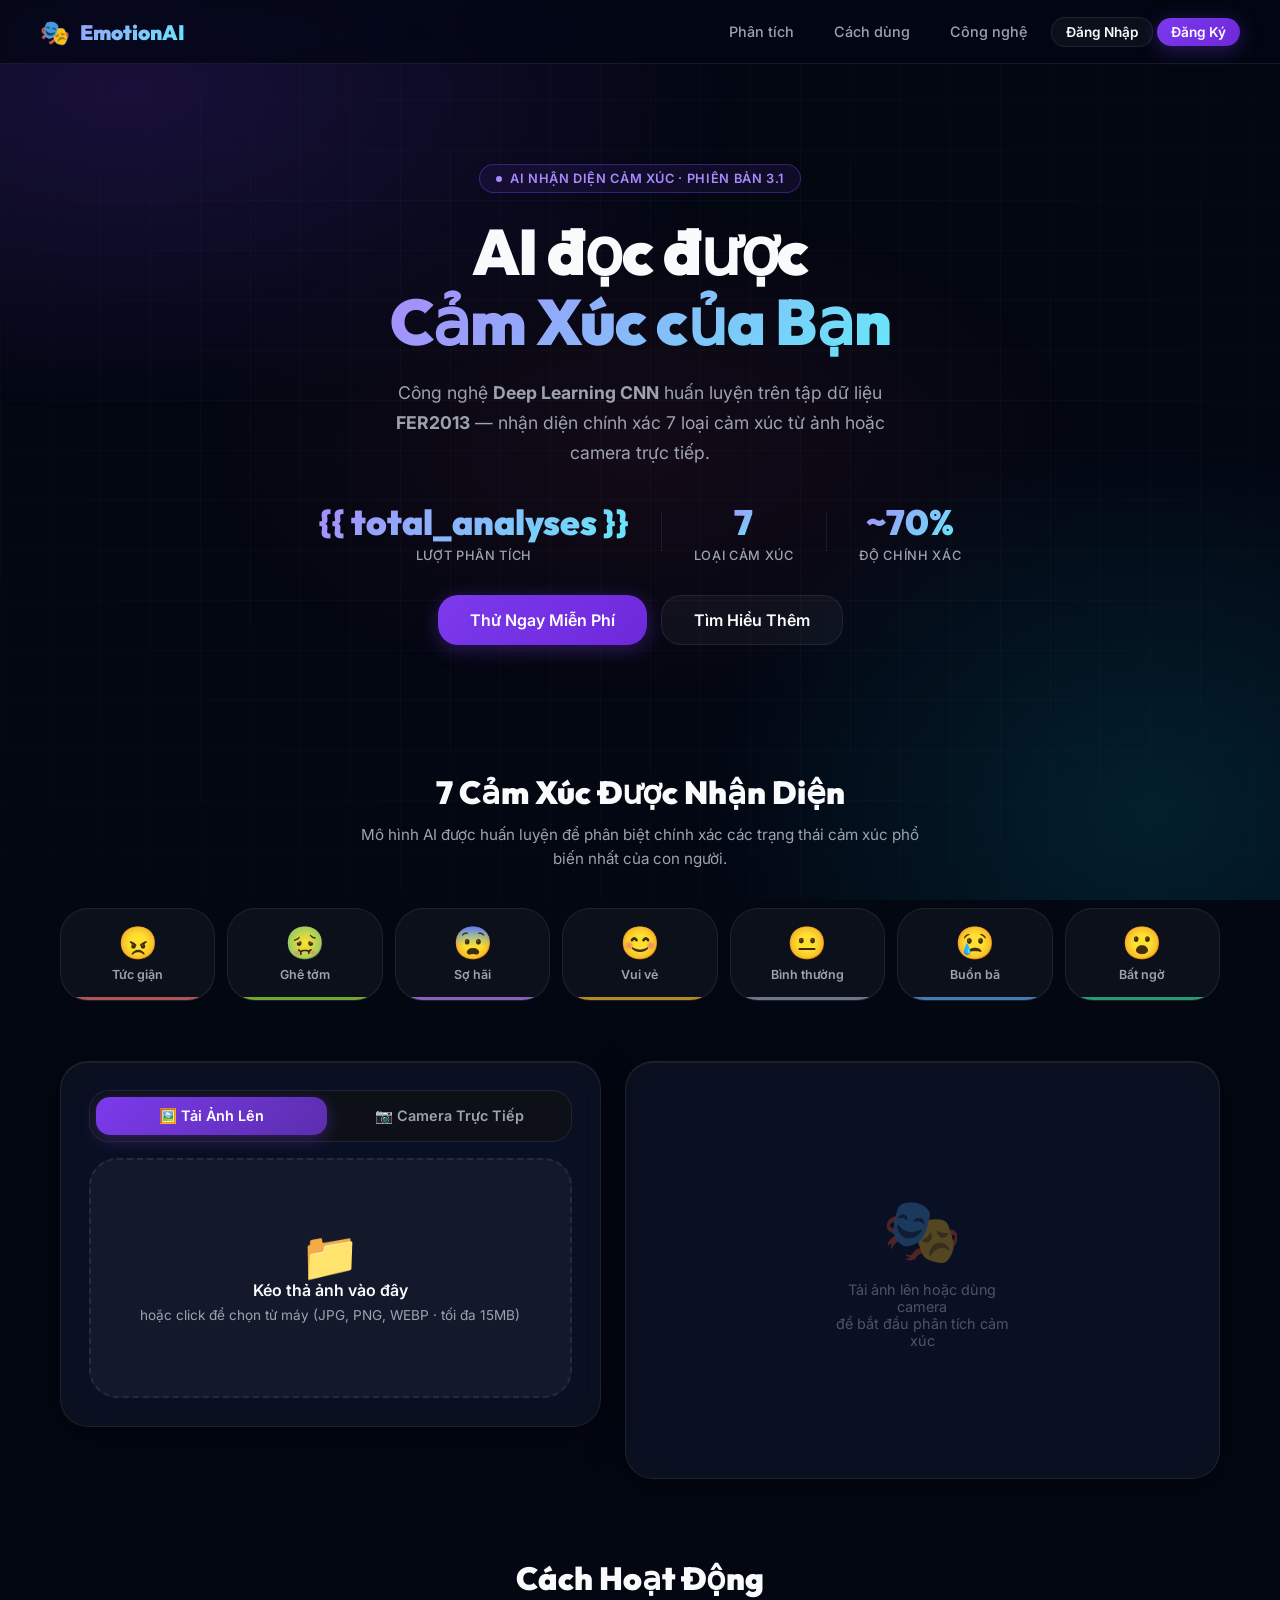
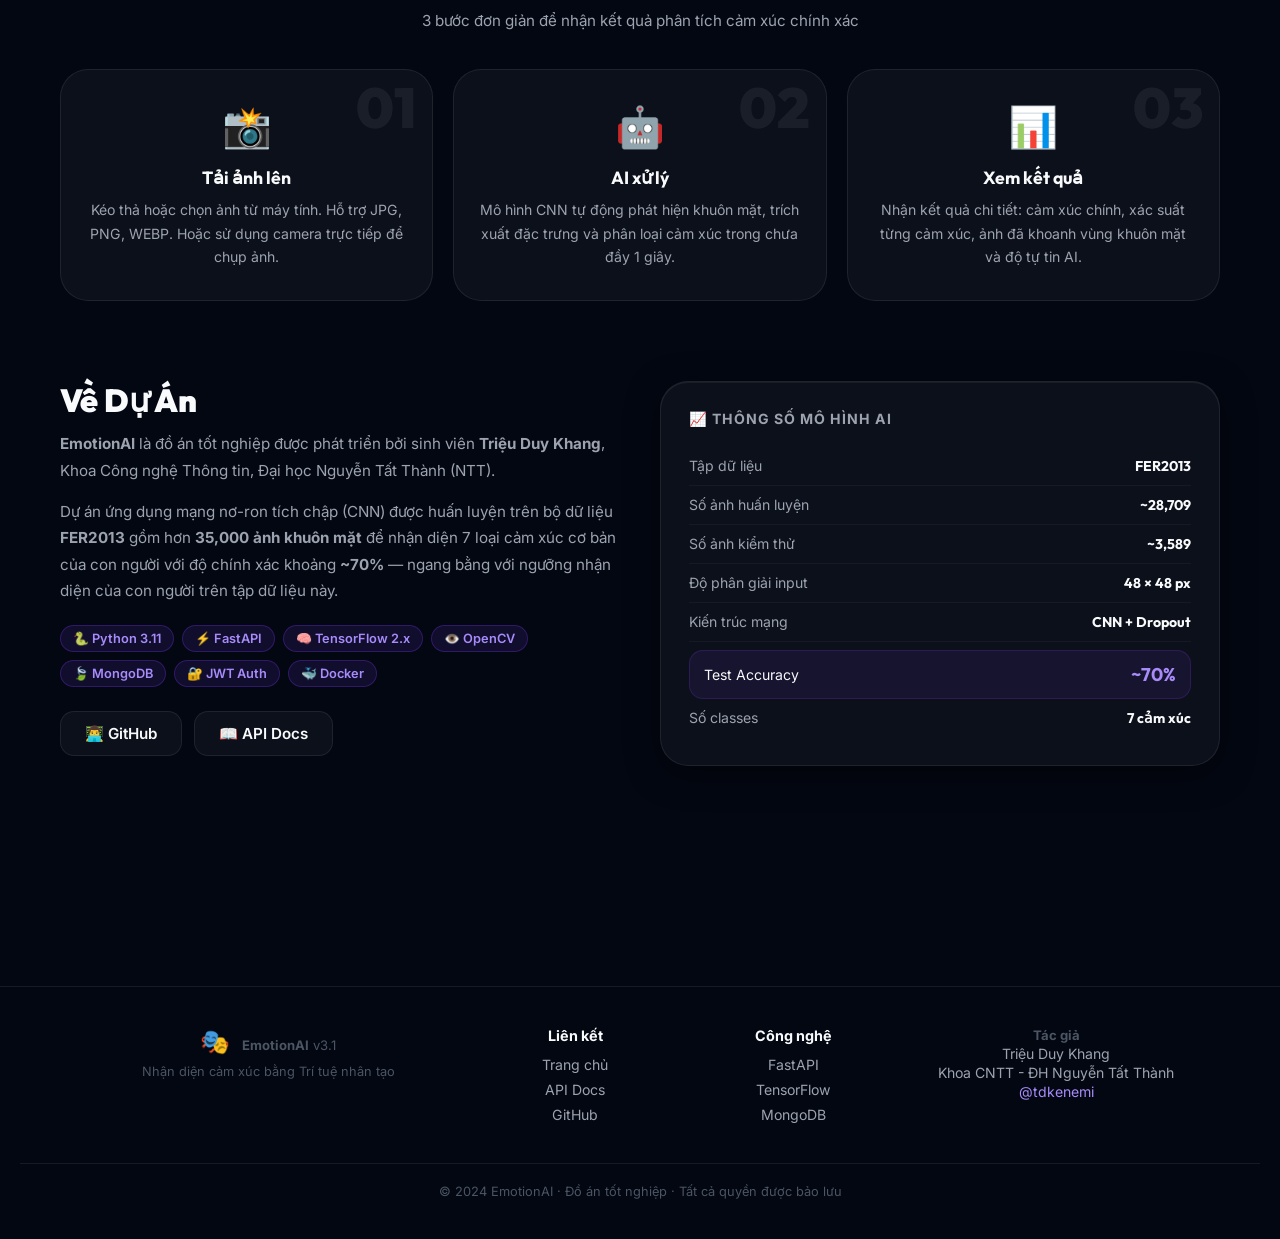
==== templates/index.html @ c5b12b1a "feat: EmotionAI v3.1 - Production-ready upgrade - Backend: FastAPI + JWT auth + brute-force protecti" ====
<!DOCTYPE html>
<html lang="vi">
<head>
    <meta charset="UTF-8">
    <meta name="viewport" content="width=device-width, initial-scale=1.0">
    <title>EmotionAI — Phân Tích Cảm Xúc Khuôn Mặt bằng Trí Tuệ Nhân Tạo</title>
    <meta name="description" content="Ứng dụng nhận diện cảm xúc khuôn mặt real-time bằng Deep Learning CNN. Nhận diện 7 cảm xúc từ ảnh hoặc camera. Tác giả: Triệu Duy Khang - ĐH Nguyễn Tất Thành.">
    <meta name="keywords" content="nhận diện cảm xúc, AI, deep learning, khuôn mặt, FER2013, TensorFlow, EmotionAI">
    <meta name="author" content="Triệu Duy Khang">
    <meta property="og:title" content="EmotionAI - Nhận diện cảm xúc bằng AI">
    <meta property="og:description" content="Công nghệ Deep Learning nhận diện 7 loại cảm xúc từ ảnh hoặc camera.">
    <link rel="icon" href="/static/img/favicon.svg" type="image/svg+xml">

    <!-- Fonts -->
    <link rel="preconnect" href="https://fonts.googleapis.com">
    <link rel="preconnect" href="https://fonts.gstatic.com" crossorigin>
    <link href="https://fonts.googleapis.com/css2?family=Outfit:wght@300;400;600;700;900&family=Inter:wght@300;400;500;600&display=swap" rel="stylesheet">

    <!-- CSS -->
    <link rel="stylesheet" href="/static/css/style.css">

    <!-- Libraries -->
    <script src="https://cdnjs.cloudflare.com/ajax/libs/gsap/3.12.2/gsap.min.js" defer></script>
    <script src="https://cdn.jsdelivr.net/npm/chart.js" defer></script>
</head>
<body>

<!-- Background -->
<div class="bg-mesh"></div>
<div class="bg-grid"></div>

<!-- Toast Container -->
<div class="toast-container" id="toast-container"></div>

<!-- Auth Modal -->
<div class="modal-overlay hidden" id="auth-modal" role="dialog" aria-modal="true" aria-label="Đăng nhập / Đăng ký">
    <div class="glass-card modal-content" id="auth-form-container">
        <button class="modal-close" id="btn-close-auth-modal" aria-label="Đóng">✕</button>
        <div class="tabs" style="margin-bottom:20px;">
            <button class="tab-btn active" id="tab-login-btn" data-tab="login">Đăng Nhập</button>
            <button class="tab-btn" id="tab-register-btn" data-tab="register">Đăng Ký</button>
        </div>
        <!-- Login Form -->
        <form id="form-login" class="auth-form">
            <div class="form-group">
                <label for="login-username">Tài khoản</label>
                <input type="text" id="login-username" required placeholder="Nhập tên tài khoản" autocomplete="username">
            </div>
            <div class="form-group">
                <label for="login-password">Mật khẩu</label>
                <input type="password" id="login-password" required placeholder="Nhập mật khẩu" autocomplete="current-password">
            </div>
            <button type="submit" class="btn btn-primary btn-full mt-4" id="btn-submit-login">Đăng Nhập</button>
        </form>
        <!-- Register Form -->
        <form id="form-register" class="auth-form hidden">
            <div class="form-group">
                <label for="register-username">Tên đăng nhập</label>
                <input type="text" id="register-username" required placeholder="Tối thiểu 3 ký tự" minlength="3" maxlength="30" autocomplete="username">
            </div>
            <div class="form-group">
                <label for="register-password">Mật khẩu</label>
                <input type="password" id="register-password" required placeholder="Tối thiểu 8 ký tự" minlength="8" autocomplete="new-password">
            </div>
            <button type="submit" class="btn btn-accent btn-full mt-4" id="btn-submit-register">Tạo tài khoản</button>
        </form>
    </div>
</div>

<!-- Navbar -->
<nav class="navbar" role="navigation" aria-label="Menu chính">
    <a href="/" class="nav-logo" aria-label="EmotionAI trang chủ">
        <span class="logo-icon" aria-hidden="true">🎭</span>
        EmotionAI
    </a>
    <div class="nav-links">
        <a href="#analyze-section" class="nav-link">Phân tích</a>
        <a href="#how-it-works" class="nav-link">Cách dùng</a>
        <a href="#about" class="nav-link">Công nghệ</a>
        <a href="/admin" class="nav-link" id="nav-admin" style="display:none;">📊 Dashboard</a>
        <div class="auth-buttons" id="auth-buttons">
            <button class="btn btn-secondary" style="padding:6px 14px;font-size:0.85rem;" id="btn-open-login">Đăng Nhập</button>
            <button class="btn btn-primary" style="padding:6px 14px;font-size:0.85rem;" id="btn-open-register">Đăng Ký</button>
        </div>
        <div class="user-menu hidden" id="user-menu">
            <span id="user-display-name" style="font-weight:600;font-size:0.9rem;margin-right:10px;"></span>
            <button class="btn btn-danger" style="padding:6px 12px;font-size:0.8rem;" id="btn-logout">Đăng Xuất</button>
        </div>
    </div>
</nav>

<!-- Main Wrapper -->
<div class="page-wrapper">

    <!-- ===================== HERO ===================== -->
    <header class="hero animate-fade-up">
        <div class="hero-badge">
            <span class="dot"></span>
            AI Nhận Diện Cảm Xúc · Phiên bản 3.1
        </div>
        <h1 class="hero-title">
            AI đọc được<br>
            <span class="gradient-text">Cảm Xúc của Bạn</span>
        </h1>
        <p class="hero-subtitle">
            Công nghệ <strong>Deep Learning CNN</strong> huấn luyện trên tập dữ liệu <strong>FER2013</strong> — nhận diện chính xác 7 loại cảm xúc từ ảnh hoặc camera trực tiếp.
        </p>
        <div class="hero-stats">
            <div class="hero-stat">
                <span class="hero-stat-value" id="total-analyses-counter">{{ total_analyses }}</span>
                <span class="hero-stat-label">Lượt Phân Tích</span>
            </div>
            <div class="hero-stat-divider"></div>
            <div class="hero-stat">
                <span class="hero-stat-value">7</span>
                <span class="hero-stat-label">Loại Cảm Xúc</span>
            </div>
            <div class="hero-stat-divider"></div>
            <div class="hero-stat">
                <span class="hero-stat-value">~70%</span>
                <span class="hero-stat-label">Độ Chính Xác</span>
            </div>
        </div>
        <div class="hero-cta" style="margin-top:32px;display:flex;gap:14px;justify-content:center;flex-wrap:wrap;">
            <a href="#analyze-section" class="btn btn-primary btn-lg">Thử Ngay Miễn Phí</a>
            <a href="#how-it-works" class="btn btn-secondary btn-lg">Tìm Hiểu Thêm</a>
        </div>
    </header>

    <!-- ===================== EMOTION GALLERY ===================== -->
    <section class="section-emotions animate-fade-up delay-2" aria-label="7 loại cảm xúc">
        <h2 class="section-title">7 Cảm Xúc Được Nhận Diện</h2>
        <p class="section-subtitle">Mô hình AI được huấn luyện để phân biệt chính xác các trạng thái cảm xúc phổ biến nhất của con người.</p>
        <div class="emotion-gallery" id="emotion-gallery">
            <!-- Rendered by JS -->
        </div>
    </section>

    <!-- ===================== ANALYZE SECTION ===================== -->
    <section id="analyze-section" class="section-analyze" aria-label="Phân tích cảm xúc">

        <div class="app-grid">

            <!-- LEFT: Input Panel -->
            <div class="input-panel glass-card animate-fade-up delay-2">

                <!-- Tab Bar -->
                <div class="tab-bar" role="tablist" id="tab-bar">
                    <button class="tab-btn active" id="tab-upload-btn" role="tab" aria-selected="true" aria-controls="tab-upload">
                        🖼️ Tải Ảnh Lên
                    </button>
                    <button class="tab-btn" id="tab-camera-btn" role="tab" aria-selected="false" aria-controls="tab-camera">
                        📷 Camera Trực Tiếp
                    </button>
                </div>

                <!-- Tab: Upload -->
                <div id="tab-upload" class="tab-content active" role="tabpanel">
                    <div class="drop-zone" id="drop-zone" tabindex="0" aria-label="Kéo thả hoặc click để chọn ảnh">
                        <div class="drop-zone-placeholder" id="drop-placeholder">
                            <div class="drop-zone-icon">📁</div>
                            <div class="drop-zone-text">
                                <strong>Kéo thả ảnh vào đây</strong>
                                <span>hoặc click để chọn từ máy (JPG, PNG, WEBP · tối đa 15MB)</span>
                            </div>
                        </div>
                        <img class="preview-img" id="preview-img" src="" alt="Ảnh đã chọn xem trước">
                        <input type="file" id="file-input" accept="image/*" hidden aria-label="Chọn file ảnh">
                    </div>

                    <div id="upload-actions" class="hidden mt-4">
                        <div class="flex gap-2">
                            <button id="btn-analyze" class="btn btn-primary btn-lg" style="flex:1">
                                🔍 Bắt Đầu Phân Tích
                            </button>
                            <button id="btn-reset-upload" class="btn btn-secondary btn-icon btn-lg" title="Chọn ảnh khác" aria-label="Chọn ảnh khác">
                                🔄
                            </button>
                        </div>
                    </div>
                </div>

                <!-- Tab: Camera -->
                <div id="tab-camera" class="tab-content hidden" role="tabpanel">
                    <div class="camera-panel" id="camera-panel">
                        <div class="camera-overlay" id="camera-overlay">
                            <button class="btn btn-accent btn-lg" id="btn-start-cam">
                                📷 Mở Camera
                            </button>
                        </div>
                        <video id="webcam" autoplay playsinline muted aria-label="Camera trực tiếp"></video>
                        <div class="camera-frame" id="camera-frame" style="display:none"></div>
                    </div>
                    <canvas id="canvas" style="display:none;"></canvas>
                    <div class="mt-4 hidden" id="capture-controls">
                        <div class="flex gap-2">
                            <button id="btn-capture" class="btn btn-primary btn-lg" style="flex:1">
                                📸 Chụp &amp; Phân Tích
                            </button>
                            <button id="btn-stop-cam" class="btn btn-secondary btn-icon btn-lg" title="Tắt camera" aria-label="Tắt camera">
                                ⏹️
                            </button>
                        </div>
                    </div>
                </div>

                <!-- Loading overlay -->
                <div class="loading-overlay hidden" id="loading" role="status" aria-live="polite">
                    <div class="spinner"></div>
                    <p class="loading-text">AI đang phân tích cảm xúc...</p>
                    <p style="font-size:0.8rem;color:var(--text-muted);margin-top:4px;">Vui lòng đợi trong giây lát</p>
                </div>

            </div>

            <!-- RIGHT: Result Panel -->
            <div class="glass-card animate-fade-up delay-3" id="result-container">

                <!-- Placeholder -->
                <div class="result-placeholder" id="result-placeholder">
                    <div class="result-placeholder-icon">🎭</div>
                    <p>Tải ảnh lên hoặc dùng camera<br>để bắt đầu phân tích cảm xúc</p>
                </div>

                <!-- Result -->
                <div class="result-panel hidden" id="result-panel">

                    <!-- Emotion Card -->
                    <div class="emotion-card" id="emotion-card">
                        <img class="face-thumbnail" id="face-img" src="" alt="Khuôn mặt phát hiện">
                        <div class="emotion-card-info">
                            <div class="emotion-label-small">AI Nhận Định</div>
                            <div class="emotion-name" id="emotion-name">—</div>
                            <div class="confidence-badge" id="confidence-badge">
                                <span id="confidence-icon">⚡</span>
                                <span id="confidence-text">Đang tính...</span>
                            </div>
                            <div id="face-count-text" style="font-size:0.78rem;color:var(--text-muted);margin-top:4px;"></div>
                        </div>
                        <div class="emotion-emoji" id="emotion-emoji">🤔</div>
                    </div>

                    <!-- Annotated Image -->
                    <div class="annotated-section" id="annotated-section" style="display:none;">
                        <div class="section-label">🖼️ Ảnh Đã Nhận Diện Khuôn Mặt</div>
                        <img id="annotated-img" src="" alt="Ảnh với bounding box khuôn mặt" class="annotated-img">
                    </div>

                    <!-- Probability Bars -->
                    <div class="glass-card" style="padding:20px;background:rgba(255,255,255,0.02);">
                        <div class="chart-card-title">📊 Phân Bổ Xác Suất</div>
                        <div class="prob-bars" id="prob-bars"></div>
                    </div>

                    <!-- Feedback -->
                    <div class="feedback-card" id="feedback-area">
                        <h3 class="feedback-title">🧠 AI có đoán đúng không?</h3>
                        <p class="feedback-subtitle">Góp ý của bạn giúp AI cải thiện mỗi ngày.</p>
                        <div class="emotion-selector" id="emotion-selector"></div>
                        <button class="btn btn-primary btn-full" id="btn-submit-feedback">
                            ✅ Gửi Feedback
                        </button>
                    </div>

                </div>
            </div>

        </div>
    </section>

    <!-- ===================== HOW IT WORKS ===================== -->
    <section id="how-it-works" class="section-how" aria-label="Cách hoạt động">
        <h2 class="section-title">Cách Hoạt Động</h2>
        <p class="section-subtitle">3 bước đơn giản để nhận kết quả phân tích cảm xúc chính xác</p>
        <div class="steps-grid">
            <div class="step-card animate-fade-up delay-1">
                <div class="step-number">01</div>
                <div class="step-icon">📸</div>
                <h3 class="step-title">Tải ảnh lên</h3>
                <p class="step-desc">Kéo thả hoặc chọn ảnh từ máy tính. Hỗ trợ JPG, PNG, WEBP. Hoặc sử dụng camera trực tiếp để chụp ảnh.</p>
            </div>
            <div class="step-card animate-fade-up delay-2">
                <div class="step-number">02</div>
                <div class="step-icon">🤖</div>
                <h3 class="step-title">AI xử lý</h3>
                <p class="step-desc">Mô hình CNN tự động phát hiện khuôn mặt, trích xuất đặc trưng và phân loại cảm xúc trong chưa đầy 1 giây.</p>
            </div>
            <div class="step-card animate-fade-up delay-3">
                <div class="step-number">03</div>
                <div class="step-icon">📊</div>
                <h3 class="step-title">Xem kết quả</h3>
                <p class="step-desc">Nhận kết quả chi tiết: cảm xúc chính, xác suất từng cảm xúc, ảnh đã khoanh vùng khuôn mặt và độ tự tin AI.</p>
            </div>
        </div>
    </section>

    <!-- ===================== ABOUT / TECH STACK ===================== -->
    <section id="about" class="section-about" aria-label="Về dự án">
        <div class="about-grid">
            <div class="about-info animate-fade-up delay-1">
                <h2 class="section-title" style="text-align:left;">Về Dự Án</h2>
                <p class="about-desc">
                    <strong>EmotionAI</strong> là đồ án tốt nghiệp được phát triển bởi sinh viên <strong>Triệu Duy Khang</strong>, Khoa Công nghệ Thông tin, Đại học Nguyễn Tất Thành (NTT).
                </p>
                <p class="about-desc">
                    Dự án ứng dụng mạng nơ-ron tích chập (CNN) được huấn luyện trên bộ dữ liệu <strong>FER2013</strong> gồm hơn <strong>35,000 ảnh khuôn mặt</strong> để nhận diện 7 loại cảm xúc cơ bản của con người với độ chính xác khoảng <strong>~70%</strong> — ngang bằng với ngưỡng nhận diện của con người trên tập dữ liệu này.
                </p>
                <div class="tech-tags">
                    <span class="tech-tag">🐍 Python 3.11</span>
                    <span class="tech-tag">⚡ FastAPI</span>
                    <span class="tech-tag">🧠 TensorFlow 2.x</span>
                    <span class="tech-tag">👁️ OpenCV</span>
                    <span class="tech-tag">🍃 MongoDB</span>
                    <span class="tech-tag">🔐 JWT Auth</span>
                    <span class="tech-tag">🐳 Docker</span>
                </div>
                <div style="margin-top:24px;display:flex;gap:12px;flex-wrap:wrap;">
                    <a href="https://github.com/tdkenemi" target="_blank" rel="noopener" class="btn btn-secondary">
                        👨‍💻 GitHub
                    </a>
                    <a href="/api/docs" target="_blank" class="btn btn-secondary">
                        📖 API Docs
                    </a>
                </div>
            </div>
            <div class="about-model animate-fade-up delay-2">
                <div class="model-card glass-card">
                    <div class="model-card-title">📈 Thông Số Mô Hình AI</div>
                    <div class="model-stats">
                        <div class="model-stat-row">
                            <span>Tập dữ liệu</span>
                            <span class="model-stat-val">FER2013</span>
                        </div>
                        <div class="model-stat-row">
                            <span>Số ảnh huấn luyện</span>
                            <span class="model-stat-val">~28,709</span>
                        </div>
                        <div class="model-stat-row">
                            <span>Số ảnh kiểm thử</span>
                            <span class="model-stat-val">~3,589</span>
                        </div>
                        <div class="model-stat-row">
                            <span>Độ phân giải input</span>
                            <span class="model-stat-val">48 × 48 px</span>
                        </div>
                        <div class="model-stat-row">
                            <span>Kiến trúc mạng</span>
                            <span class="model-stat-val">CNN + Dropout</span>
                        </div>
                        <div class="model-stat-row highlight">
                            <span>Test Accuracy</span>
                            <span class="model-stat-val">~70%</span>
                        </div>
                        <div class="model-stat-row">
                            <span>Số classes</span>
                            <span class="model-stat-val">7 cảm xúc</span>
                        </div>
                    </div>
                </div>
            </div>
        </div>
    </section>

</div>

<!-- Footer -->
<footer class="footer" role="contentinfo">
    <div class="footer-grid">
        <div class="footer-brand">
            <span class="logo-icon">🎭</span>
            <strong>EmotionAI</strong> v3.1
            <p style="margin-top:8px;font-size:0.8rem;">Nhận diện cảm xúc bằng Trí tuệ nhân tạo</p>
        </div>
        <div class="footer-links">
            <strong>Liên kết</strong>
            <a href="/">Trang chủ</a>
            <a href="/api/docs">API Docs</a>
            <a href="https://github.com/tdkenemi" target="_blank" rel="noopener">GitHub</a>
        </div>
        <div class="footer-links">
            <strong>Công nghệ</strong>
            <a href="https://fastapi.tiangolo.com" target="_blank" rel="noopener">FastAPI</a>
            <a href="https://www.tensorflow.org" target="_blank" rel="noopener">TensorFlow</a>
            <a href="https://www.mongodb.com" target="_blank" rel="noopener">MongoDB</a>
        </div>
        <div class="footer-author">
            <strong>Tác giả</strong>
            <p>Triệu Duy Khang</p>
            <p>Khoa CNTT - ĐH Nguyễn Tất Thành</p>
            <a href="https://github.com/tdkenemi" target="_blank" rel="noopener">@tdkenemi</a>
        </div>
    </div>
    <div class="footer-bottom">
        <p>© 2024 EmotionAI · Đồ án tốt nghiệp · Tất cả quyền được bảo lưu</p>
    </div>
</footer>

<script src="/static/js/app.js"></script>
</body>
</html>
---- static/css/style.css ----
/* =====================================================================
   EMOTION AI — Dark Glassmorphism Pro Design System
   Version 3.1 | By Triệu Duy Khang - ĐH Nguyễn Tất Thành
   ===================================================================== */

@import url('https://fonts.googleapis.com/css2?family=Outfit:wght@300;400;600;700;900&family=Inter:wght@300;400;500;600&display=swap');

/* =====================================================================
   1. DESIGN TOKENS
   ===================================================================== */
:root {
  /* Colors */
  --bg-base:        #030712;
  --bg-surface:     #0d1117;
  --bg-elevated:    #161b22;

  --primary:        #7c3aed;
  --primary-light:  #a78bfa;
  --primary-glow:   rgba(124, 58, 237, 0.35);

  --accent:         #06b6d4;
  --accent-light:   #67e8f9;
  --accent-glow:    rgba(6, 182, 212, 0.3);

  --danger:         #f43f5e;
  --danger-glow:    rgba(244, 63, 94, 0.3);

  --success:        #10b981;
  --success-glow:   rgba(16, 185, 129, 0.3);

  --warning:        #f59e0b;

  --text-primary:   #f9fafb;
  --text-secondary: #9ca3af;
  --text-muted:     #4b5563;

  /* Emotion Color Map */
  --emotion-happy:    #fbbf24;
  --emotion-sad:      #60a5fa;
  --emotion-angry:    #f87171;
  --emotion-fear:     #c084fc;
  --emotion-surprise: #34d399;
  --emotion-disgust:  #a3e635;
  --emotion-neutral:  #94a3b8;

  /* Glass */
  --glass-bg:       rgba(255, 255, 255, 0.04);
  --glass-border:   rgba(255, 255, 255, 0.08);
  --glass-hover:    rgba(255, 255, 255, 0.07);

  /* Shadows */
  --shadow-sm:      0 2px 8px rgba(0, 0, 0, 0.4);
  --shadow-md:      0 8px 32px rgba(0, 0, 0, 0.5);
  --shadow-lg:      0 20px 60px rgba(0, 0, 0, 0.6);

  /* Borders */
  --radius-sm:      8px;
  --radius-md:      14px;
  --radius-lg:      20px;
  --radius-xl:      28px;
  --radius-full:    9999px;

  /* Transitions */
  --transition-fast:   all 0.15s cubic-bezier(0.4, 0, 0.2, 1);
  --transition-base:   all 0.25s cubic-bezier(0.4, 0, 0.2, 1);
  --transition-slow:   all 0.4s cubic-bezier(0.4, 0, 0.2, 1);
}

/* =====================================================================
   2. RESET & BASE
   ===================================================================== */
*, *::before, *::after {
  box-sizing: border-box;
  margin: 0;
  padding: 0;
}

html { scroll-behavior: smooth; }

body {
  font-family: 'Inter', sans-serif;
  background-color: var(--bg-base);
  color: var(--text-primary);
  min-height: 100vh;
  overflow-x: hidden;
  -webkit-font-smoothing: antialiased;
}

h1, h2, h3, h4, h5 {
  font-family: 'Outfit', sans-serif;
  font-weight: 700;
  line-height: 1.2;
}

/* =====================================================================
   3. ANIMATED BACKGROUND
   ===================================================================== */
.bg-mesh {
  position: fixed;
  inset: 0;
  z-index: -2;
  background:
    radial-gradient(ellipse 80% 60% at 10% 10%, rgba(124, 58, 237, 0.18) 0%, transparent 60%),
    radial-gradient(ellipse 60% 70% at 90% 90%, rgba(6, 182, 212, 0.14) 0%, transparent 60%),
    radial-gradient(ellipse 50% 40% at 50% 50%, rgba(244, 63, 94, 0.07) 0%, transparent 70%);
}

.bg-grid {
  position: fixed;
  inset: 0;
  z-index: -1;
  background-image:
    linear-gradient(rgba(255,255,255,0.025) 1px, transparent 1px),
    linear-gradient(90deg, rgba(255,255,255,0.025) 1px, transparent 1px);
  background-size: 50px 50px;
  mask-image: radial-gradient(ellipse 80% 80% at 50% 50%, black 40%, transparent 100%);
}

/* =====================================================================
   4. GLASSMORPHISM COMPONENTS
   ===================================================================== */
.glass {
  background: var(--glass-bg);
  border: 1px solid var(--glass-border);
  backdrop-filter: blur(20px) saturate(180%);
  -webkit-backdrop-filter: blur(20px) saturate(180%);
}

.glass-card {
  background: var(--glass-bg);
  border: 1px solid var(--glass-border);
  backdrop-filter: blur(20px) saturate(180%);
  -webkit-backdrop-filter: blur(20px) saturate(180%);
  border-radius: var(--radius-xl);
  padding: 28px;
  box-shadow: var(--shadow-md), inset 0 1px 0 rgba(255,255,255,0.06);
  transition: var(--transition-base);
}

.glass-card:hover {
  border-color: rgba(255,255,255,0.12);
  box-shadow: var(--shadow-lg), inset 0 1px 0 rgba(255,255,255,0.08);
}

/* =====================================================================
   5. NAVBAR
   ===================================================================== */
.navbar {
  position: sticky;
  top: 0;
  z-index: 1000;
  display: flex;
  align-items: center;
  justify-content: space-between;
  padding: 0 40px;
  height: 64px;
  background: rgba(3, 7, 18, 0.8);
  border-bottom: 1px solid var(--glass-border);
  backdrop-filter: blur(24px) saturate(180%);
  -webkit-backdrop-filter: blur(24px) saturate(180%);
}

.nav-logo {
  display: flex;
  align-items: center;
  gap: 10px;
  font-family: 'Outfit', sans-serif;
  font-size: 1.3rem;
  font-weight: 900;
  text-decoration: none;
  background: linear-gradient(135deg, var(--primary-light), var(--accent-light));
  -webkit-background-clip: text;
  -webkit-text-fill-color: transparent;
  background-clip: text;
}

.nav-logo .logo-icon {
  font-size: 1.5rem;
  -webkit-text-fill-color: initial;
}

.nav-links {
  display: flex;
  align-items: center;
  gap: 8px;
}

.nav-link {
  color: var(--text-secondary);
  text-decoration: none;
  padding: 8px 16px;
  border-radius: var(--radius-sm);
  font-size: 0.9rem;
  font-weight: 500;
  transition: var(--transition-fast);
}

.nav-link:hover,
.nav-link.active {
  color: var(--text-primary);
  background: var(--glass-hover);
}

.nav-link.active {
  color: var(--primary-light);
}

/* =====================================================================
   6. LAYOUT
   ===================================================================== */
.page-wrapper {
  max-width: 1200px;
  margin: 0 auto;
  padding: 40px 20px 80px;
}

.page-wrapper-wide {
  max-width: 1400px;
  margin: 0 auto;
  padding: 40px 24px 80px;
}

/* =====================================================================
   7. HERO SECTION
   ===================================================================== */
.hero {
  text-align: center;
  padding: 60px 0 48px;
}

.hero-badge {
  display: inline-flex;
  align-items: center;
  gap: 8px;
  padding: 6px 16px;
  border-radius: var(--radius-full);
  border: 1px solid rgba(124, 58, 237, 0.4);
  background: rgba(124, 58, 237, 0.1);
  color: var(--primary-light);
  font-size: 0.8rem;
  font-weight: 600;
  letter-spacing: 0.05em;
  text-transform: uppercase;
  margin-bottom: 24px;
}

.hero-badge .dot {
  width: 6px;
  height: 6px;
  border-radius: 50%;
  background: var(--primary-light);
  animation: pulse-dot 2s ease-in-out infinite;
}

@keyframes pulse-dot {
  0%, 100% { opacity: 1; transform: scale(1); }
  50% { opacity: 0.5; transform: scale(0.7); }
}

.hero-title {
  font-size: clamp(2.5rem, 6vw, 4rem);
  font-weight: 900;
  line-height: 1.1;
  margin-bottom: 20px;
  letter-spacing: -0.02em;
}

.hero-title .gradient-text {
  background: linear-gradient(135deg, var(--primary-light) 0%, var(--accent-light) 50%, var(--danger) 100%);
  -webkit-background-clip: text;
  -webkit-text-fill-color: transparent;
  background-clip: text;
  background-size: 200% 200%;
  animation: gradient-shift 4s ease infinite;
}

@keyframes gradient-shift {
  0%, 100% { background-position: 0% 50%; }
  50% { background-position: 100% 50%; }
}

.hero-subtitle {
  color: var(--text-secondary);
  font-size: 1.1rem;
  max-width: 520px;
  margin: 0 auto;
  line-height: 1.7;
}

/* =====================================================================
   8. MAIN GRID LAYOUT
   ===================================================================== */
.app-grid {
  display: grid;
  grid-template-columns: 1fr 1.1fr;
  gap: 24px;
  align-items: start;
}

@media (max-width: 900px) {
  .app-grid { grid-template-columns: 1fr; }
}

/* =====================================================================
   9. UPLOAD & INPUT SECTION
   ===================================================================== */
.input-panel {
  display: flex;
  flex-direction: column;
  gap: 16px;
}

.tab-bar {
  display: grid;
  grid-template-columns: 1fr 1fr;
  gap: 6px;
  padding: 6px;
  background: var(--bg-surface);
  border-radius: var(--radius-lg);
  border: 1px solid var(--glass-border);
}

.tab-btn {
  padding: 10px;
  border: none;
  border-radius: var(--radius-md);
  background: transparent;
  color: var(--text-secondary);
  font-family: 'Inter', sans-serif;
  font-size: 0.9rem;
  font-weight: 600;
  cursor: pointer;
  transition: var(--transition-fast);
  display: flex;
  align-items: center;
  justify-content: center;
  gap: 8px;
}

.tab-btn.active {
  background: linear-gradient(135deg, var(--primary), rgba(124,58,237,0.7));
  color: white;
  box-shadow: 0 4px 16px var(--primary-glow);
}

.tab-btn:hover:not(.active) {
  background: var(--glass-hover);
  color: var(--text-primary);
}

.tab-content { display: none; }
.tab-content.active { display: block; }

/* Drop Zone */
.drop-zone {
  border: 2px dashed var(--glass-border);
  border-radius: var(--radius-xl);
  padding: 40px 20px;
  text-align: center;
  cursor: pointer;
  transition: var(--transition-base);
  position: relative;
  overflow: hidden;
  background: var(--glass-bg);
  min-height: 240px;
  display: flex;
  flex-direction: column;
  align-items: center;
  justify-content: center;
  gap: 12px;
}

.drop-zone::before {
  content: '';
  position: absolute;
  inset: 0;
  background: radial-gradient(ellipse 80% 60% at 50% 50%, var(--primary-glow), transparent);
  opacity: 0;
  transition: var(--transition-base);
}

.drop-zone:hover,
.drop-zone.drag-over {
  border-color: var(--primary);
  background: rgba(124,58,237,0.05);
}

.drop-zone:hover::before,
.drop-zone.drag-over::before { opacity: 1; }

.drop-zone.has-preview { padding: 0; border-style: solid; border-color: var(--primary); }
.drop-zone.has-preview::before { opacity: 0.3; }

.drop-zone-icon {
  font-size: 3rem;
  line-height: 1;
  position: relative;
  z-index: 1;
}

.drop-zone-text {
  position: relative;
  z-index: 1;
}

.drop-zone-text strong {
  display: block;
  font-size: 1rem;
  font-weight: 600;
  color: var(--text-primary);
  margin-bottom: 4px;
}

.drop-zone-text span {
  font-size: 0.85rem;
  color: var(--text-secondary);
}

.preview-img {
  width: 100%;
  height: 240px;
  object-fit: cover;
  border-radius: calc(var(--radius-xl) - 2px);
  display: none;
}

.preview-img.visible { display: block; }

.drop-zone-placeholder { transition: var(--transition-base); }
.drop-zone-placeholder.hidden { display: none; }

/* Camera */
.camera-panel {
  border-radius: var(--radius-xl);
  overflow: hidden;
  background: #000;
  position: relative;
  min-height: 240px;
  display: flex;
  align-items: center;
  justify-content: center;
}

.camera-panel video {
  width: 100%;
  max-height: 300px;
  object-fit: cover;
  display: block;
}

.camera-overlay {
  position: absolute;
  inset: 0;
  display: flex;
  align-items: center;
  justify-content: center;
  background: rgba(0,0,0,0.5);
}

.camera-overlay.hidden { display: none; }

/* =====================================================================
   10. BUTTONS
   ===================================================================== */
.btn {
  display: inline-flex;
  align-items: center;
  justify-content: center;
  gap: 8px;
  padding: 12px 24px;
  border: none;
  border-radius: var(--radius-md);
  font-family: 'Inter', sans-serif;
  font-size: 0.95rem;
  font-weight: 600;
  cursor: pointer;
  transition: var(--transition-base);
  text-decoration: none;
  white-space: nowrap;
}

.btn-primary {
  background: linear-gradient(135deg, var(--primary), #6d28d9);
  color: white;
  box-shadow: 0 4px 20px var(--primary-glow);
}

.btn-primary:hover {
  transform: translateY(-2px);
  box-shadow: 0 8px 30px var(--primary-glow);
  filter: brightness(1.1);
}

.btn-primary:active { transform: translateY(0); }

.btn-secondary {
  background: var(--glass-bg);
  border: 1px solid var(--glass-border);
  color: var(--text-primary);
}

.btn-secondary:hover {
  background: var(--glass-hover);
  border-color: rgba(255,255,255,0.15);
}

.btn-danger {
  background: linear-gradient(135deg, var(--danger), #be123c);
  color: white;
  box-shadow: 0 4px 20px var(--danger-glow);
}

.btn-danger:hover {
  transform: translateY(-2px);
  box-shadow: 0 8px 30px var(--danger-glow);
}

.btn-accent {
  background: linear-gradient(135deg, var(--accent), #0284c7);
  color: white;
  box-shadow: 0 4px 20px var(--accent-glow);
}

.btn-accent:hover {
  transform: translateY(-2px);
  box-shadow: 0 8px 30px var(--accent-glow);
}

.btn-full { width: 100%; }

.btn-lg { padding: 14px 32px; font-size: 1rem; border-radius: var(--radius-lg); }

.btn-icon { padding: 10px; border-radius: var(--radius-sm); }

.btn:disabled {
  opacity: 0.45;
  cursor: not-allowed;
  transform: none !important;
}

/* =====================================================================
   11. LOADING STATES
   ===================================================================== */
.spinner {
  width: 44px; height: 44px;
  border: 3px solid rgba(255,255,255,0.1);
  border-top-color: var(--primary-light);
  border-radius: 50%;
  animation: spin 0.8s linear infinite;
}

@keyframes spin { to { transform: rotate(360deg); } }

.loading-overlay {
  display: none;
  flex-direction: column;
  align-items: center;
  justify-content: center;
  gap: 16px;
  padding: 60px 20px;
}

.loading-overlay.visible { display: flex; }

.loading-text {
  color: var(--text-secondary);
  font-size: 0.95rem;
  animation: loading-pulse 1.5s ease-in-out infinite;
}

@keyframes loading-pulse {
  0%, 100% { opacity: 0.6; }
  50% { opacity: 1; }
}

/* Skeleton */
.skeleton {
  background: linear-gradient(90deg, var(--glass-bg) 25%, rgba(255,255,255,0.06) 50%, var(--glass-bg) 75%);
  background-size: 200% 100%;
  animation: skeleton-wave 1.5s ease-in-out infinite;
  border-radius: var(--radius-sm);
}

@keyframes skeleton-wave {
  0% { background-position: 200% 0; }
  100% { background-position: -200% 0; }
}

/* =====================================================================
   12. RESULT PANEL
   ===================================================================== */
.result-panel {
  display: none;
  flex-direction: column;
  gap: 20px;
}

.result-panel.visible { display: flex; }

/* Emotion Card */
.emotion-card {
  border-radius: var(--radius-xl);
  padding: 24px;
  display: flex;
  align-items: center;
  gap: 20px;
  position: relative;
  overflow: hidden;
  transition: var(--transition-base);
}

.emotion-card::before {
  content: '';
  position: absolute;
  inset: 0;
  border-radius: var(--radius-xl);
  padding: 1.5px;
  background: var(--emotion-gradient, linear-gradient(135deg, var(--primary), var(--accent)));
  -webkit-mask: linear-gradient(#fff 0 0) content-box, linear-gradient(#fff 0 0);
  -webkit-mask-composite: xor;
  mask-composite: exclude;
  opacity: 0.8;
}

.emotion-card .face-thumbnail {
  width: 90px;
  height: 90px;
  border-radius: var(--radius-lg);
  object-fit: cover;
  flex-shrink: 0;
  box-shadow: 0 4px 20px rgba(0,0,0,0.5);
}

.emotion-card-info { flex: 1; min-width: 0; }

.emotion-label-small {
  font-size: 0.75rem;
  font-weight: 600;
  color: var(--text-secondary);
  text-transform: uppercase;
  letter-spacing: 0.1em;
  margin-bottom: 4px;
}

.emotion-name {
  font-family: 'Outfit', sans-serif;
  font-size: 2rem;
  font-weight: 900;
  line-height: 1;
  margin-bottom: 8px;
}

.confidence-badge {
  display: inline-flex;
  align-items: center;
  gap: 6px;
  padding: 4px 12px;
  border-radius: var(--radius-full);
  font-size: 0.78rem;
  font-weight: 600;
  background: rgba(255,255,255,0.08);
  border: 1px solid rgba(255,255,255,0.12);
  color: var(--text-secondary);
}

.emotion-emoji {
  font-size: 3rem;
  flex-shrink: 0;
  filter: drop-shadow(0 4px 12px rgba(0,0,0,0.4));
}

/* Progress Bars */
.prob-bars { display: flex; flex-direction: column; gap: 10px; }

.prob-item {
  display: grid;
  grid-template-columns: 100px 1fr 52px;
  align-items: center;
  gap: 10px;
}

.prob-label {
  font-size: 0.82rem;
  color: var(--text-secondary);
  text-align: right;
  white-space: nowrap;
  overflow: hidden;
  text-overflow: ellipsis;
}

.prob-bar-track {
  height: 8px;
  border-radius: var(--radius-full);
  background: rgba(255,255,255,0.05);
  overflow: hidden;
}

.prob-bar-fill {
  height: 100%;
  border-radius: var(--radius-full);
  width: 0%;
  transition: width 0.8s cubic-bezier(0.4, 0, 0.2, 1);
}

.prob-value {
  font-size: 0.82rem;
  font-weight: 600;
  color: var(--text-primary);
  text-align: right;
}

/* =====================================================================
   13. FEEDBACK SECTION
   ===================================================================== */
.feedback-card {
  border-top: 1px solid var(--glass-border);
  padding-top: 20px;
}

.feedback-title {
  font-size: 0.95rem;
  font-weight: 600;
  margin-bottom: 4px;
}

.feedback-subtitle {
  font-size: 0.82rem;
  color: var(--text-secondary);
  margin-bottom: 16px;
}

.emotion-selector {
  display: grid;
  grid-template-columns: repeat(4, 1fr);
  gap: 8px;
  margin-bottom: 16px;
}

@media (max-width: 480px) {
  .emotion-selector { grid-template-columns: repeat(2, 1fr); }
}

.emotion-chip {
  padding: 8px 6px;
  border-radius: var(--radius-md);
  border: 1px solid var(--glass-border);
  background: var(--glass-bg);
  color: var(--text-secondary);
  font-size: 0.78rem;
  font-weight: 600;
  cursor: pointer;
  text-align: center;
  transition: var(--transition-fast);
  display: flex;
  flex-direction: column;
  align-items: center;
  gap: 4px;
}

.emotion-chip:hover {
  background: var(--glass-hover);
  color: var(--text-primary);
  border-color: rgba(255,255,255,0.15);
}

.emotion-chip.selected {
  border-color: var(--primary);
  background: rgba(124,58,237,0.15);
  color: var(--primary-light);
  box-shadow: 0 0 12px var(--primary-glow);
}

.emotion-chip .chip-emoji { font-size: 1.2rem; }

/* =====================================================================
   14. TOAST NOTIFICATIONS
   ===================================================================== */
.toast-container {
  position: fixed;
  top: 80px;
  right: 20px;
  z-index: 9999;
  display: flex;
  flex-direction: column;
  gap: 10px;
  pointer-events: none;
}

.toast {
  display: flex;
  align-items: center;
  gap: 12px;
  padding: 14px 18px;
  border-radius: var(--radius-lg);
  background: var(--bg-elevated);
  border: 1px solid var(--glass-border);
  backdrop-filter: blur(20px);
  box-shadow: var(--shadow-md);
  min-width: 280px;
  max-width: 360px;
  pointer-events: all;
  animation: toast-in 0.35s cubic-bezier(0.34, 1.56, 0.64, 1) forwards;
}

.toast.toast-out {
  animation: toast-out 0.3s ease forwards;
}

@keyframes toast-in {
  from { opacity: 0; transform: translateX(100%); }
  to { opacity: 1; transform: translateX(0); }
}

@keyframes toast-out {
  from { opacity: 1; transform: translateX(0); }
  to { opacity: 0; transform: translateX(110%); }
}

.toast-icon { font-size: 1.3rem; flex-shrink: 0; }
.toast-body { flex: 1; min-width: 0; }
.toast-title { font-weight: 600; font-size: 0.9rem; }
.toast-msg { font-size: 0.82rem; color: var(--text-secondary); margin-top: 2px; }
.toast-success .toast-icon-wrap { color: var(--success); }
.toast-error .toast-icon-wrap { color: var(--danger); }
.toast-info .toast-icon-wrap { color: var(--accent); }

/* =====================================================================
   15. ADMIN DASHBOARD
   ===================================================================== */
.dashboard-header {
  display: flex;
  align-items: center;
  justify-content: space-between;
  margin-bottom: 32px;
  flex-wrap: wrap;
  gap: 16px;
}

.dashboard-title {
  font-size: 1.8rem;
  font-weight: 900;
}

.stats-grid {
  display: grid;
  grid-template-columns: repeat(4, 1fr);
  gap: 16px;
  margin-bottom: 24px;
}

@media (max-width: 900px) { .stats-grid { grid-template-columns: repeat(2, 1fr); } }
@media (max-width: 480px) { .stats-grid { grid-template-columns: 1fr; } }

.stat-card {
  border-radius: var(--radius-lg);
  padding: 20px 22px;
  background: var(--glass-bg);
  border: 1px solid var(--glass-border);
  backdrop-filter: blur(20px);
  display: flex;
  flex-direction: column;
  gap: 8px;
  transition: var(--transition-base);
  position: relative;
  overflow: hidden;
}

.stat-card::after {
  content: '';
  position: absolute;
  top: 0; left: 0; right: 0;
  height: 2px;
  background: var(--stat-color, var(--primary));
  opacity: 0.8;
}

.stat-card:hover {
  border-color: rgba(255,255,255,0.13);
  transform: translateY(-2px);
  box-shadow: var(--shadow-md);
}

.stat-icon {
  font-size: 1.6rem;
  line-height: 1;
}

.stat-value {
  font-family: 'Outfit', sans-serif;
  font-size: 2rem;
  font-weight: 900;
  color: var(--text-primary);
  line-height: 1;
}

.stat-label {
  font-size: 0.8rem;
  color: var(--text-secondary);
  font-weight: 500;
}

/* Charts Grid */
.charts-grid {
  display: grid;
  grid-template-columns: 1fr 1.6fr;
  gap: 20px;
  margin-bottom: 24px;
}

@media (max-width: 900px) { .charts-grid { grid-template-columns: 1fr; } }

.chart-card {
  border-radius: var(--radius-xl);
  padding: 24px;
  background: var(--glass-bg);
  border: 1px solid var(--glass-border);
  backdrop-filter: blur(20px);
}

.chart-card-title {
  font-size: 0.9rem;
  font-weight: 700;
  color: var(--text-secondary);
  text-transform: uppercase;
  letter-spacing: 0.05em;
  margin-bottom: 20px;
  display: flex;
  align-items: center;
  gap: 8px;
}

.chart-card-title::before {
  content: '';
  width: 4px;
  height: 14px;
  border-radius: 2px;
  background: linear-gradient(to bottom, var(--primary), var(--accent));
  display: inline-block;
}

.chart-wrap { position: relative; }
.chart-wrap canvas { max-height: 260px; }

/* Data Table */
.table-card {
  border-radius: var(--radius-xl);
  padding: 24px;
  background: var(--glass-bg);
  border: 1px solid var(--glass-border);
  backdrop-filter: blur(20px);
}

.table-header {
  display: flex;
  align-items: center;
  justify-content: space-between;
  margin-bottom: 20px;
  flex-wrap: wrap;
  gap: 12px;
}

.table-title {
  font-size: 0.9rem;
  font-weight: 700;
  color: var(--text-secondary);
  text-transform: uppercase;
  letter-spacing: 0.05em;
  display: flex;
  align-items: center;
  gap: 8px;
}

.table-title::before {
  content: '';
  width: 4px;
  height: 14px;
  border-radius: 2px;
  background: linear-gradient(to bottom, var(--accent), var(--success));
  display: inline-block;
}

.table-toolbar {
  display: flex;
  gap: 8px;
  align-items: center;
  flex-wrap: wrap;
}

.filter-select {
  padding: 8px 14px;
  background: var(--bg-surface);
  border: 1px solid var(--glass-border);
  border-radius: var(--radius-md);
  color: var(--text-primary);
  font-family: 'Inter', sans-serif;
  font-size: 0.85rem;
  cursor: pointer;
  transition: var(--transition-fast);
  outline: none;
}

.filter-select:focus {
  border-color: var(--primary);
  box-shadow: 0 0 0 3px var(--primary-glow);
}

.table-wrap { overflow-x: auto; border-radius: var(--radius-md); }

.data-table {
  width: 100%;
  border-collapse: collapse;
  font-size: 0.88rem;
}

.data-table th {
  padding: 12px 16px;
  text-align: left;
  color: var(--text-secondary);
  font-weight: 600;
  font-size: 0.78rem;
  text-transform: uppercase;
  letter-spacing: 0.05em;
  background: rgba(255,255,255,0.03);
  border-bottom: 1px solid var(--glass-border);
  white-space: nowrap;
}

.data-table td {
  padding: 14px 16px;
  border-bottom: 1px solid rgba(255,255,255,0.04);
  color: var(--text-primary);
  vertical-align: middle;
}

.data-table tr:last-child td { border-bottom: none; }

.data-table tbody tr {
  transition: var(--transition-fast);
}

.data-table tbody tr:hover td {
  background: rgba(255,255,255,0.025);
}

/* =====================================================================
   16. BADGES & CHIPS
   ===================================================================== */
.badge {
  display: inline-flex;
  align-items: center;
  gap: 5px;
  padding: 4px 10px;
  border-radius: var(--radius-full);
  font-size: 0.78rem;
  font-weight: 700;
  white-space: nowrap;
}

.badge-ai {
  background: rgba(124,58,237,0.15);
  color: var(--primary-light);
  border: 1px solid rgba(124,58,237,0.35);
}

.badge-correct {
  background: rgba(16,185,129,0.15);
  color: #6ee7b7;
  border: 1px solid rgba(16,185,129,0.35);
}

.badge-wrong {
  background: rgba(244,63,94,0.15);
  color: #fda4af;
  border: 1px solid rgba(244,63,94,0.35);
}

.badge-pending {
  background: rgba(255,255,255,0.05);
  color: var(--text-muted);
  border: 1px solid rgba(255,255,255,0.08);
}

/* =====================================================================
   17. EMPTY STATE
   ===================================================================== */
.empty-state {
  text-align: center;
  padding: 60px 20px;
  color: var(--text-secondary);
}

.empty-state-icon { font-size: 3.5rem; margin-bottom: 16px; }
.empty-state p { font-size: 0.95rem; }

/* =====================================================================
   18. RESULT PLACEHOLDER
   ===================================================================== */
.result-placeholder {
  display: flex;
  flex-direction: column;
  align-items: center;
  justify-content: center;
  min-height: 360px;
  color: var(--text-muted);
  gap: 12px;
  text-align: center;
}

.result-placeholder-icon { font-size: 4rem; opacity: 0.3; }
.result-placeholder p { font-size: 0.9rem; max-width: 200px; }

/* =====================================================================
   19. FOOTER
   ===================================================================== */
.footer {
  text-align: center;
  padding: 40px 20px;
  color: var(--text-muted);
  font-size: 0.82rem;
  border-top: 1px solid var(--glass-border);
  margin-top: 60px;
}

.footer a {
  color: var(--primary-light);
  text-decoration: none;
}

/* =====================================================================
   20. SCROLLBAR
   ===================================================================== */
::-webkit-scrollbar { width: 6px; height: 6px; }
::-webkit-scrollbar-track { background: var(--bg-base); }
::-webkit-scrollbar-thumb { background: rgba(255,255,255,0.12); border-radius: 3px; }
::-webkit-scrollbar-thumb:hover { background: rgba(255,255,255,0.2); }

/* =====================================================================
   21. UTILITY
   ===================================================================== */
.hidden { display: none !important; }
.text-center { text-align: center; }
.text-muted { color: var(--text-secondary); }
.mt-4 { margin-top: 16px; }
.mt-6 { margin-top: 24px; }
.gap-2 { gap: 8px; }
.flex { display: flex; }
.items-center { align-items: center; }
.justify-between { justify-content: space-between; }
.w-full { width: 100%; }

/* =====================================================================
   22. ANIMATIONS
   ===================================================================== */
@keyframes fade-in-up {
  from { opacity: 0; transform: translateY(20px); }
  to { opacity: 1; transform: translateY(0); }
}

@keyframes pop-in {
  from { opacity: 0; transform: scale(0.85); }
  to { opacity: 1; transform: scale(1); }
}

.animate-fade-up { animation: fade-in-up 0.5s cubic-bezier(0.4,0,0.2,1) forwards; }
.animate-pop { animation: pop-in 0.4s cubic-bezier(0.34,1.56,0.64,1) forwards; }

/* Stagger delays */
.delay-1 { animation-delay: 0.1s; opacity: 0; }
.delay-2 { animation-delay: 0.2s; opacity: 0; }
.delay-3 { animation-delay: 0.3s; opacity: 0; }
.delay-4 { animation-delay: 0.4s; opacity: 0; }

/* =====================================================================
   23. AUTH MODAL
   ===================================================================== */
.modal-overlay {
  position: fixed;
  inset: 0;
  background: rgba(0, 0, 0, 0.7);
  backdrop-filter: blur(8px);
  -webkit-backdrop-filter: blur(8px);
  z-index: 2000;
  display: flex;
  align-items: center;
  justify-content: center;
  padding: 20px;
  transition: var(--transition-fast);
}

.modal-content {
  width: 100%;
  max-width: 400px;
  position: relative;
  animation: pop-in 0.3s cubic-bezier(0.34, 1.56, 0.64, 1) forwards;
}

.modal-close {
  position: absolute;
  top: 15px;
  right: 15px;
  background: none;
  border: none;
  color: var(--text-secondary);
  font-size: 1.2rem;
  cursor: pointer;
  transition: var(--transition-fast);
}

.modal-close:hover { color: var(--text-primary); }

.tabs {
  display: flex;
  gap: 10px;
  background: var(--bg-surface);
  padding: 5px;
  border-radius: var(--radius-md);
  border: 1px solid var(--glass-border);
}

.tabs .tab-btn { flex: 1; }

.form-group {
  margin-bottom: 16px;
  display: flex;
  flex-direction: column;
  gap: 6px;
}

.form-group label {
  font-size: 0.85rem;
  font-weight: 600;
  color: var(--text-secondary);
}

.form-group input {
  padding: 12px 14px;
  background: var(--bg-surface);
  border: 1px solid var(--glass-border);
  border-radius: var(--radius-md);
  color: var(--text-primary);
  font-family: 'Inter', sans-serif;
  font-size: 0.95rem;
  transition: var(--transition-fast);
  outline: none;
}

.form-group input:focus {
  border-color: var(--primary);
  box-shadow: 0 0 0 3px var(--primary-glow);
}

/* =====================================================================
   24. RESPONSIVE & ACCESSIBILITY
   ===================================================================== */
@media (max-width: 480px) {
  .camera-panel {
    min-height: 200px;
  }
}

@media print {
  body {
    background: white;
    color: black;
  }
  .bg-mesh, .bg-grid, .navbar, .tab-bar, .toast-container {
    display: none !important;
  }
  .glass-card {
    border: 1px solid #ccc;
    box-shadow: none;
    background: white;
  }
}

@media (prefers-reduced-motion: reduce) {
  * {
    animation: none !important;
    transition: none !important;
  }
}

*:focus-visible {
  outline: 2px solid var(--primary);
  outline-offset: 2px;
}

/* =====================================================================
   25. HERO STATS
   ===================================================================== */
.hero-stats {
  display: flex;
  align-items: center;
  justify-content: center;
  gap: 0;
  margin-top: 32px;
  flex-wrap: wrap;
}

.hero-stat {
  display: flex;
  flex-direction: column;
  align-items: center;
  padding: 0 32px;
}

.hero-stat-value {
  font-family: 'Outfit', sans-serif;
  font-size: 2.2rem;
  font-weight: 900;
  background: linear-gradient(135deg, var(--primary-light), var(--accent-light));
  -webkit-background-clip: text;
  -webkit-text-fill-color: transparent;
}

.hero-stat-label {
  font-size: 0.8rem;
  color: var(--text-secondary);
  font-weight: 500;
  margin-top: 4px;
  text-transform: uppercase;
  letter-spacing: 0.05em;
}

.hero-stat-divider {
  width: 1px;
  height: 40px;
  background: var(--glass-border);
}

@media (max-width: 480px) {
  .hero-stat { padding: 12px 20px; }
  .hero-stat-divider { display: none; }
}

/* =====================================================================
   26. SECTION COMMON
   ===================================================================== */
.section-title {
  font-family: 'Outfit', sans-serif;
  font-size: 2rem;
  font-weight: 900;
  text-align: center;
  margin-bottom: 12px;
}

.section-subtitle {
  text-align: center;
  color: var(--text-secondary);
  font-size: 0.95rem;
  max-width: 560px;
  margin: 0 auto 36px;
  line-height: 1.6;
}

/* =====================================================================
   27. EMOTION GALLERY
   ===================================================================== */
.section-emotions {
  margin: 80px 0 60px;
}

.emotion-gallery {
  display: grid;
  grid-template-columns: repeat(7, 1fr);
  gap: 12px;
}

@media (max-width: 900px) { .emotion-gallery { grid-template-columns: repeat(4, 1fr); } }
@media (max-width: 480px) { .emotion-gallery { grid-template-columns: repeat(3, 1fr); } }

.emo-pill {
  background: var(--glass-bg);
  border: 1px solid var(--glass-border);
  border-radius: var(--radius-xl);
  padding: 18px 12px;
  display: flex;
  flex-direction: column;
  align-items: center;
  gap: 8px;
  cursor: default;
  transition: var(--transition-base);
  position: relative;
  overflow: hidden;
}

.emo-pill::before {
  content: '';
  position: absolute;
  bottom: 0; left: 0; right: 0;
  height: 3px;
  background: var(--emo-color, var(--primary));
  opacity: 0.7;
}

.emo-pill:hover {
  transform: translateY(-4px);
  border-color: rgba(255,255,255,0.14);
  box-shadow: var(--shadow-md);
}

.emo-pill-emoji { font-size: 2rem; line-height: 1; }
.emo-pill-name { font-size: 0.78rem; font-weight: 600; color: var(--text-secondary); text-align: center; }

/* =====================================================================
   28. HOW IT WORKS - STEPS
   ===================================================================== */
.section-how {
  margin: 80px 0;
}

.steps-grid {
  display: grid;
  grid-template-columns: repeat(3, 1fr);
  gap: 20px;
}

@media (max-width: 700px) { .steps-grid { grid-template-columns: 1fr; } }

.step-card {
  background: var(--glass-bg);
  border: 1px solid var(--glass-border);
  border-radius: var(--radius-xl);
  padding: 32px 24px;
  text-align: center;
  position: relative;
  transition: var(--transition-base);
  overflow: hidden;
}

.step-card:hover {
  border-color: rgba(255,255,255,0.12);
  transform: translateY(-4px);
  box-shadow: var(--shadow-md);
}

.step-number {
  font-family: 'Outfit', sans-serif;
  font-size: 3.5rem;
  font-weight: 900;
  opacity: 0.06;
  position: absolute;
  top: 10px;
  right: 16px;
  line-height: 1;
}

.step-icon {
  font-size: 2.5rem;
  margin-bottom: 16px;
}

.step-title {
  font-size: 1.1rem;
  font-weight: 700;
  margin-bottom: 10px;
}

.step-desc {
  font-size: 0.88rem;
  color: var(--text-secondary);
  line-height: 1.65;
}

/* =====================================================================
   29. ABOUT SECTION
   ===================================================================== */
.section-about {
  margin: 80px 0;
}

.about-grid {
  display: grid;
  grid-template-columns: 1fr 1fr;
  gap: 40px;
  align-items: start;
}

@media (max-width: 768px) { .about-grid { grid-template-columns: 1fr; } }

.about-desc {
  color: var(--text-secondary);
  line-height: 1.75;
  margin-bottom: 14px;
  font-size: 0.95rem;
}

.tech-tags {
  display: flex;
  flex-wrap: wrap;
  gap: 8px;
  margin-top: 20px;
}

.tech-tag {
  background: rgba(124, 58, 237, 0.12);
  border: 1px solid rgba(124, 58, 237, 0.3);
  color: var(--primary-light);
  padding: 5px 12px;
  border-radius: var(--radius-full);
  font-size: 0.8rem;
  font-weight: 600;
}

.model-card { padding: 28px; }
.model-card-title {
  font-size: 0.88rem;
  font-weight: 700;
  text-transform: uppercase;
  letter-spacing: 0.07em;
  color: var(--text-secondary);
  margin-bottom: 20px;
}

.model-stats { display: flex; flex-direction: column; gap: 0; }

.model-stat-row {
  display: flex;
  justify-content: space-between;
  align-items: center;
  padding: 10px 0;
  border-bottom: 1px solid rgba(255,255,255,0.04);
  font-size: 0.88rem;
  color: var(--text-secondary);
}

.model-stat-row:last-child { border-bottom: none; }

.model-stat-val {
  font-weight: 700;
  color: var(--text-primary);
  font-family: 'Outfit', sans-serif;
}

.model-stat-row.highlight {
  margin-top: 8px;
  padding: 12px 14px;
  background: rgba(124, 58, 237, 0.1);
  border-radius: var(--radius-md);
  border: 1px solid rgba(124, 58, 237, 0.2);
  border-bottom: 1px solid rgba(124, 58, 237, 0.2);
  color: var(--text-primary);
}

.model-stat-row.highlight .model-stat-val {
  color: var(--primary-light);
  font-size: 1.15rem;
}

/* =====================================================================
   30. FOOTER
   ===================================================================== */
.footer-grid {
  display: grid;
  grid-template-columns: 2fr 1fr 1fr 1.5fr;
  gap: 40px;
  max-width: 1100px;
  margin: 0 auto 40px;
}

@media (max-width: 768px) { .footer-grid { grid-template-columns: 1fr 1fr; gap: 24px; } }
@media (max-width: 480px) { .footer-grid { grid-template-columns: 1fr; } }

.footer-brand .logo-icon { font-size: 1.5rem; margin-right: 8px; }
.footer-links { display: flex; flex-direction: column; gap: 8px; }
.footer-links a { color: var(--text-secondary); text-decoration: none; font-size: 0.88rem; transition: var(--transition-fast); }
.footer-links a:hover { color: var(--primary-light); }
.footer-links strong { color: var(--text-primary); font-size: 0.9rem; margin-bottom: 4px; }
.footer-author p { color: var(--text-secondary); font-size: 0.88rem; margin: 2px 0; }
.footer-author a { color: var(--primary-light); text-decoration: none; font-size: 0.88rem; }
.footer-bottom {
  border-top: 1px solid var(--glass-border);
  padding-top: 20px;
  text-align: center;
  font-size: 0.8rem;
  color: var(--text-muted);
}

/* =====================================================================
   31. ANNOTATED IMAGE
   ===================================================================== */
.annotated-section {
  margin: 16px 0;
}

.section-label {
  font-size: 0.8rem;
  font-weight: 700;
  text-transform: uppercase;
  letter-spacing: 0.07em;
  color: var(--text-secondary);
  margin-bottom: 10px;
}

.annotated-img {
  width: 100%;
  border-radius: var(--radius-md);
  border: 1px solid var(--glass-border);
  display: block;
}

/* =====================================================================
   32. ADMIN TABS
   ===================================================================== */
.admin-tabs {
  display: flex;
  gap: 4px;
  margin: 24px 0 20px;
  background: var(--glass-bg);
  padding: 5px;
  border-radius: var(--radius-md);
  border: 1px solid var(--glass-border);
  width: fit-content;
}

.admin-tab-btn {
  padding: 9px 20px;
  border-radius: var(--radius-sm);
  border: none;
  background: none;
  color: var(--text-secondary);
  font-size: 0.88rem;
  font-family: 'Inter', sans-serif;
  font-weight: 600;
  cursor: pointer;
  transition: var(--transition-fast);
  white-space: nowrap;
}

.admin-tab-btn.active {
  background: var(--primary);
  color: white;
  box-shadow: 0 2px 12px var(--primary-glow);
}

.admin-tab-btn:hover:not(.active) {
  color: var(--text-primary);
  background: var(--glass-hover);
}

.admin-tab-content { display: none; }
.admin-tab-content.active { display: block; }

/* =====================================================================
   33. PAGINATION
   ===================================================================== */
.pagination-wrap {
  display: flex;
  gap: 6px;
  justify-content: flex-end;
  align-items: center;
  margin-top: 16px;
  flex-wrap: wrap;
}

/* =====================================================================
   34. SECTION SPACING
   ===================================================================== */
.section-analyze { margin-bottom: 80px; }
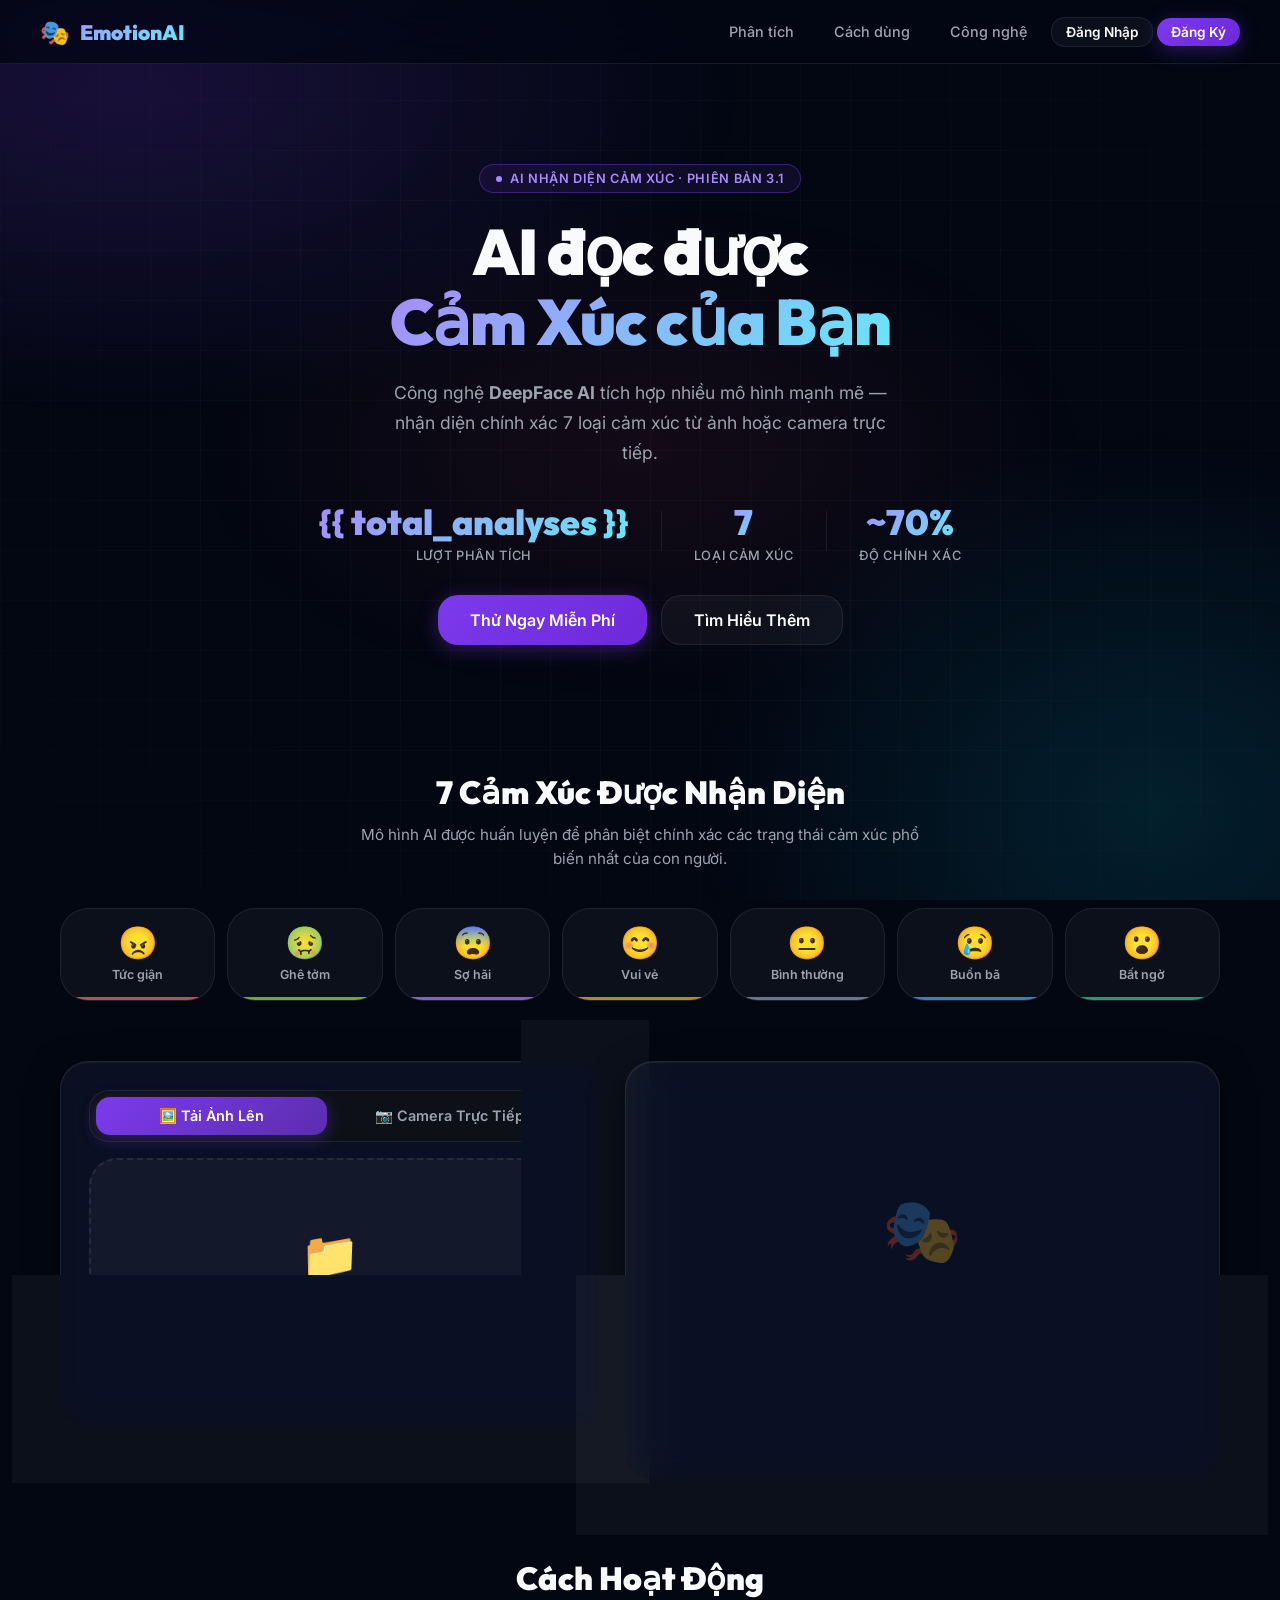
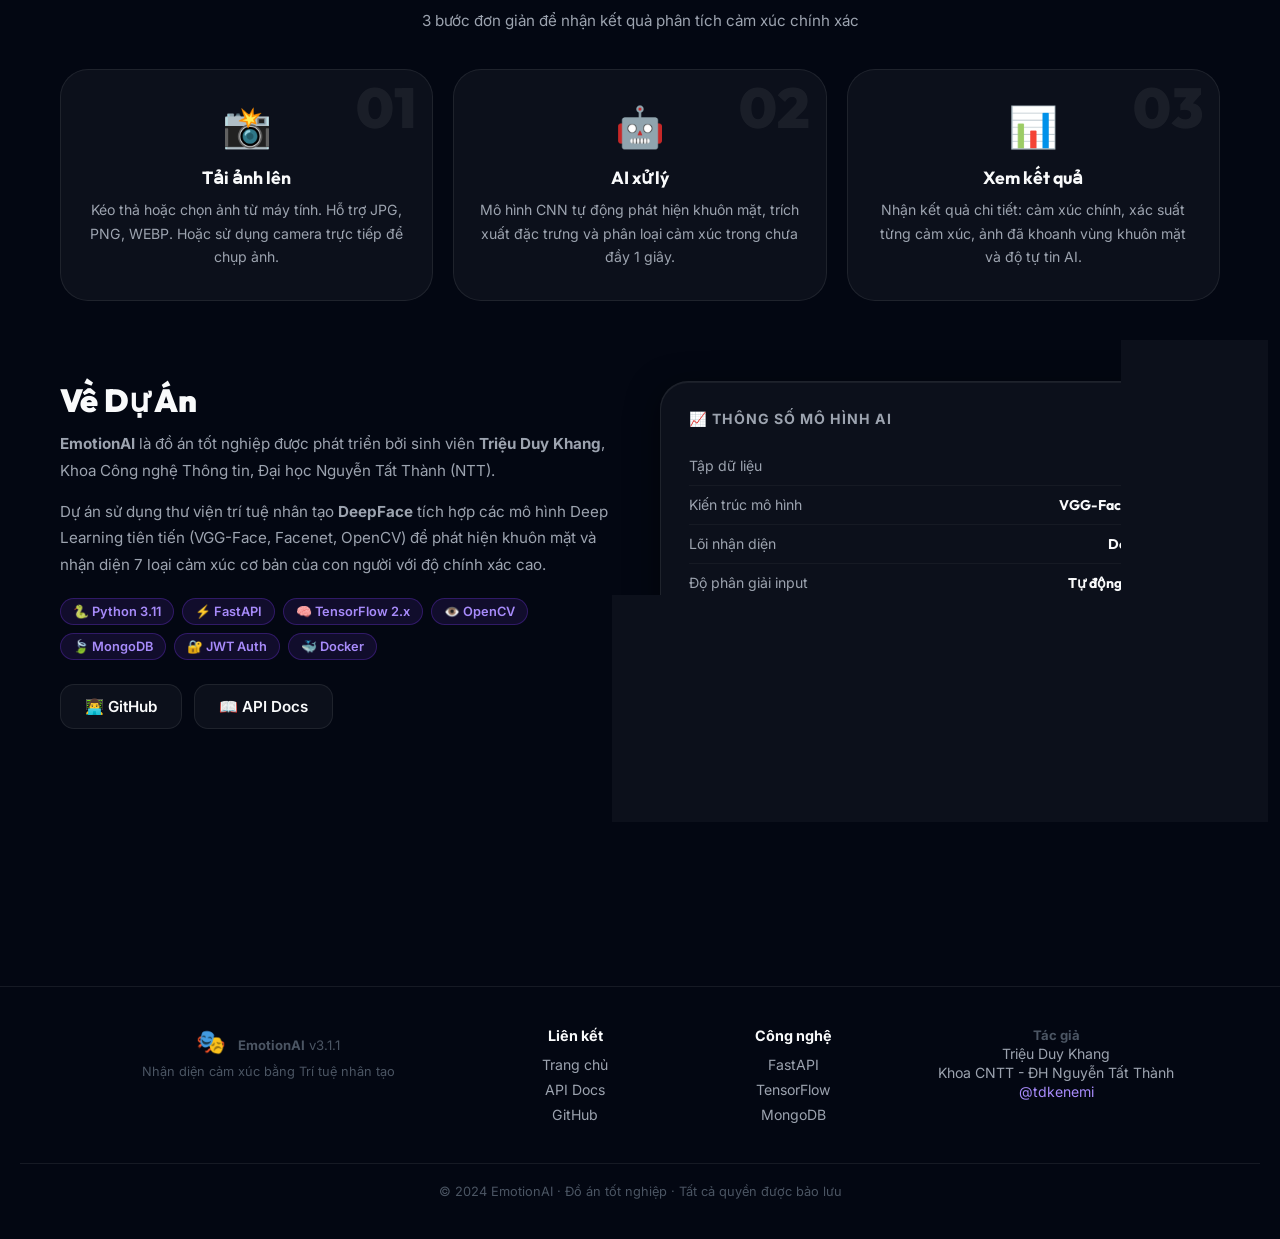
==== commit 8f1b3a8d: "feat: Upgrade to EmotionAI v3.1.1 (DeepFace, Secure JWT, Rate Limit, CSP & Full UI)" ====
--- a/templates/index.html
+++ b/templates/index.html
@@ -5,7 +5,7 @@
     <meta name="viewport" content="width=device-width, initial-scale=1.0">
     <title>EmotionAI — Phân Tích Cảm Xúc Khuôn Mặt bằng Trí Tuệ Nhân Tạo</title>
     <meta name="description" content="Ứng dụng nhận diện cảm xúc khuôn mặt real-time bằng Deep Learning CNN. Nhận diện 7 cảm xúc từ ảnh hoặc camera. Tác giả: Triệu Duy Khang - ĐH Nguyễn Tất Thành.">
-    <meta name="keywords" content="nhận diện cảm xúc, AI, deep learning, khuôn mặt, FER2013, TensorFlow, EmotionAI">
+    <meta name="keywords" content="nhận diện cảm xúc, AI, deep learning, khuôn mặt, DeepFace, TensorFlow, EmotionAI">
     <meta name="author" content="Triệu Duy Khang">
     <meta property="og:title" content="EmotionAI - Nhận diện cảm xúc bằng AI">
     <meta property="og:description" content="Công nghệ Deep Learning nhận diện 7 loại cảm xúc từ ảnh hoặc camera.">
@@ -20,8 +20,8 @@
     <link rel="stylesheet" href="/static/css/style.css">
 
     <!-- Libraries -->
-    <script src="https://cdnjs.cloudflare.com/ajax/libs/gsap/3.12.2/gsap.min.js" defer></script>
-    <script src="https://cdn.jsdelivr.net/npm/chart.js" defer></script>
+    <script src="https://cdnjs.cloudflare.com/ajax/libs/gsap/3.12.2/gsap.min.js?v=3.1" defer></script>
+    <script src="https://cdn.jsdelivr.net/npm/chart.js?v=3.1" defer></script>
 </head>
 <body>
 
@@ -50,7 +50,16 @@
                 <label for="login-password">Mật khẩu</label>
                 <input type="password" id="login-password" required placeholder="Nhập mật khẩu" autocomplete="current-password">
             </div>
+            <div class="form-group" style="text-align: right; margin-top: -10px;">
+                <a href="#" id="link-forgot-password" style="font-size: 0.85rem; color: var(--accent);">Quên mật khẩu?</a>
+            </div>
             <button type="submit" class="btn btn-primary btn-full mt-4" id="btn-submit-login">Đăng Nhập</button>
+            
+            <div style="text-align: center; margin: 15px 0; color: var(--text-muted); font-size: 0.85rem;">HOẶC</div>
+            <button type="button" class="btn btn-secondary btn-full" id="btn-google-login" style="display:flex; justify-content:center; align-items:center; gap:8px;">
+                <img src="https://www.svgrepo.com/show/475656/google-color.svg" alt="Google" width="18" height="18">
+                Đăng nhập bằng Google
+            </button>
         </form>
         <!-- Register Form -->
         <form id="form-register" class="auth-form hidden">
@@ -59,10 +68,47 @@
                 <input type="text" id="register-username" required placeholder="Tối thiểu 3 ký tự" minlength="3" maxlength="30" autocomplete="username">
             </div>
             <div class="form-group">
+                <label for="register-email">Email</label>
+                <input type="email" id="register-email" required placeholder="Email của bạn">
+            </div>
+            <div class="form-group">
                 <label for="register-password">Mật khẩu</label>
                 <input type="password" id="register-password" required placeholder="Tối thiểu 8 ký tự" minlength="8" autocomplete="new-password">
             </div>
             <button type="submit" class="btn btn-accent btn-full mt-4" id="btn-submit-register">Tạo tài khoản</button>
+        </form>
+        
+        <!-- Forgot Password Form -->
+        <form id="form-forgot-password" class="auth-form hidden">
+            <h3 style="margin-bottom:15px;text-align:center;">Khôi phục mật khẩu</h3>
+            <p style="font-size:0.85rem; color:var(--text-muted); margin-bottom:15px; text-align:center;">
+                Nhập email bạn đã đăng ký, chúng tôi sẽ gửi mã xác nhận.
+            </p>
+            <div class="form-group">
+                <label for="forgot-email">Email</label>
+                <input type="email" id="forgot-email" required placeholder="Nhập email của bạn">
+            </div>
+            <button type="submit" class="btn btn-primary btn-full mt-4" id="btn-submit-forgot">Gửi Mã Xác Nhận</button>
+            <div style="text-align: center; margin-top: 15px;">
+                <a href="#" id="link-back-login-1" style="font-size: 0.85rem; color: var(--text-muted);">Quay lại đăng nhập</a>
+            </div>
+        </form>
+
+        <!-- Reset Password Form -->
+        <form id="form-reset-password" class="auth-form hidden">
+            <h3 style="margin-bottom:15px;text-align:center;">Đặt lại mật khẩu</h3>
+            <div class="form-group">
+                <label for="reset-token">Mã xác nhận (6 số)</label>
+                <input type="text" id="reset-token" required placeholder="Mã gửi trong email" maxlength="6">
+            </div>
+            <div class="form-group">
+                <label for="reset-password">Mật khẩu mới</label>
+                <input type="password" id="reset-password" required placeholder="Tối thiểu 8 ký tự" minlength="8">
+            </div>
+            <button type="submit" class="btn btn-accent btn-full mt-4" id="btn-submit-reset">Đổi Mật Khẩu</button>
+            <div style="text-align: center; margin-top: 15px;">
+                <a href="#" id="link-back-login-2" style="font-size: 0.85rem; color: var(--text-muted);">Quay lại đăng nhập</a>
+            </div>
         </form>
     </div>
 </div>
@@ -103,7 +149,7 @@
             <span class="gradient-text">Cảm Xúc của Bạn</span>
         </h1>
         <p class="hero-subtitle">
-            Công nghệ <strong>Deep Learning CNN</strong> huấn luyện trên tập dữ liệu <strong>FER2013</strong> — nhận diện chính xác 7 loại cảm xúc từ ảnh hoặc camera trực tiếp.
+            Công nghệ <strong>DeepFace AI</strong> tích hợp nhiều mô hình mạnh mẽ — nhận diện chính xác 7 loại cảm xúc từ ảnh hoặc camera trực tiếp.
         </p>
         <div class="hero-stats">
             <div class="hero-stat">
@@ -303,7 +349,7 @@
                     <strong>EmotionAI</strong> là đồ án tốt nghiệp được phát triển bởi sinh viên <strong>Triệu Duy Khang</strong>, Khoa Công nghệ Thông tin, Đại học Nguyễn Tất Thành (NTT).
                 </p>
                 <p class="about-desc">
-                    Dự án ứng dụng mạng nơ-ron tích chập (CNN) được huấn luyện trên bộ dữ liệu <strong>FER2013</strong> gồm hơn <strong>35,000 ảnh khuôn mặt</strong> để nhận diện 7 loại cảm xúc cơ bản của con người với độ chính xác khoảng <strong>~70%</strong> — ngang bằng với ngưỡng nhận diện của con người trên tập dữ liệu này.
+                    Dự án sử dụng thư viện trí tuệ nhân tạo <strong>DeepFace</strong> tích hợp các mô hình Deep Learning tiên tiến (VGG-Face, Facenet, OpenCV) để phát hiện khuôn mặt và nhận diện 7 loại cảm xúc cơ bản của con người với độ chính xác cao.
                 </p>
                 <div class="tech-tags">
                     <span class="tech-tag">🐍 Python 3.11</span>
@@ -329,19 +375,19 @@
                     <div class="model-stats">
                         <div class="model-stat-row">
                             <span>Tập dữ liệu</span>
-                            <span class="model-stat-val">FER2013</span>
-                        </div>
-                        <div class="model-stat-row">
-                            <span>Số ảnh huấn luyện</span>
-                            <span class="model-stat-val">~28,709</span>
-                        </div>
-                        <div class="model-stat-row">
-                            <span>Số ảnh kiểm thử</span>
-                            <span class="model-stat-val">~3,589</span>
+                            <span class="model-stat-val">DeepFace</span>
+                        </div>
+                        <div class="model-stat-row">
+                            <span>Kiến trúc mô hình</span>
+                            <span class="model-stat-val">VGG-Face, OpenCV</span>
+                        </div>
+                        <div class="model-stat-row">
+                            <span>Lõi nhận diện</span>
+                            <span class="model-stat-val">DeepFace AI</span>
                         </div>
                         <div class="model-stat-row">
                             <span>Độ phân giải input</span>
-                            <span class="model-stat-val">48 × 48 px</span>
+                            <span class="model-stat-val">Tự động điều chỉnh</span>
                         </div>
                         <div class="model-stat-row">
                             <span>Kiến trúc mạng</span>
@@ -368,7 +414,7 @@
     <div class="footer-grid">
         <div class="footer-brand">
             <span class="logo-icon">🎭</span>
-            <strong>EmotionAI</strong> v3.1
+            <strong>EmotionAI</strong> v3.1.1
             <p style="margin-top:8px;font-size:0.8rem;">Nhận diện cảm xúc bằng Trí tuệ nhân tạo</p>
         </div>
         <div class="footer-links">
@@ -395,6 +441,6 @@
     </div>
 </footer>
 
-<script src="/static/js/app.js"></script>
+<script src="/static/js/app.js?v=2.0"></script>
 </body>
 </html>
